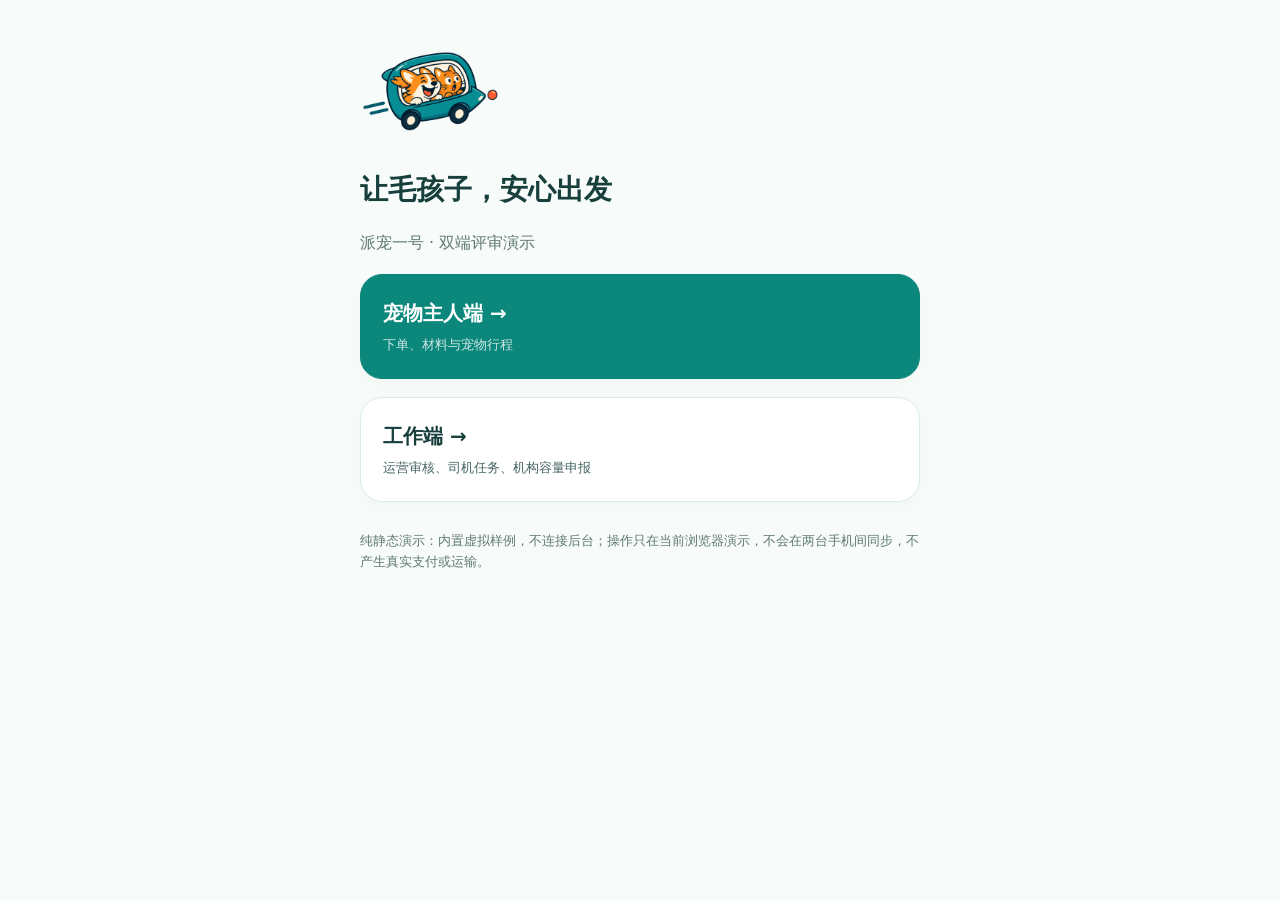
==== index.html @ 790b6ced "Publish reviewed client and workbench static demo" ====
<!doctype html>
<html lang="zh-CN"><head><meta charset="UTF-8"><meta name="viewport" content="width=device-width,initial-scale=1,viewport-fit=cover"><meta name="theme-color" content="#F7FBF9"><title>派宠一号 · 双端评审</title><style>*{box-sizing:border-box}body{margin:0;padding:40px 22px;background:#f7fbf9;color:#173f3c;font:16px/1.65 system-ui,-apple-system,sans-serif}main{max-width:560px;margin:auto}img{width:140px;height:105px;object-fit:contain}h1{margin:14px 0 8px;font-size:28px}p{color:#607973}a{display:block;margin-top:18px;padding:22px;background:#fff;border:1px solid #d9ebe4;border-radius:22px;color:inherit;text-decoration:none;box-shadow:0 6px 18px #154d3c06}a:first-of-type{background:#0b877b;color:white;border-color:#0b877b}strong{display:block;font-size:20px}small{display:block;margin-top:4px;opacity:.8}.notice{font-size:13px;margin-top:28px}</style></head><body><main><img src="./client/assets/brand/paichong-logo.png" alt="派宠一号猫狗专车"><h1>让毛孩子，安心出发</h1><p>派宠一号 · 双端评审演示</p><a href="./client/index.html"><strong>宠物主人端 →</strong><small>下单、材料与宠物行程</small></a><a href="./workbench/index.html"><strong>工作端 →</strong><small>运营审核、司机任务、机构容量申报</small></a><p class="notice">纯静态演示：内置虚拟样例，不连接后台；操作只在当前浏览器演示，不会在两台手机间同步，不产生真实支付或运输。</p></main></body></html>
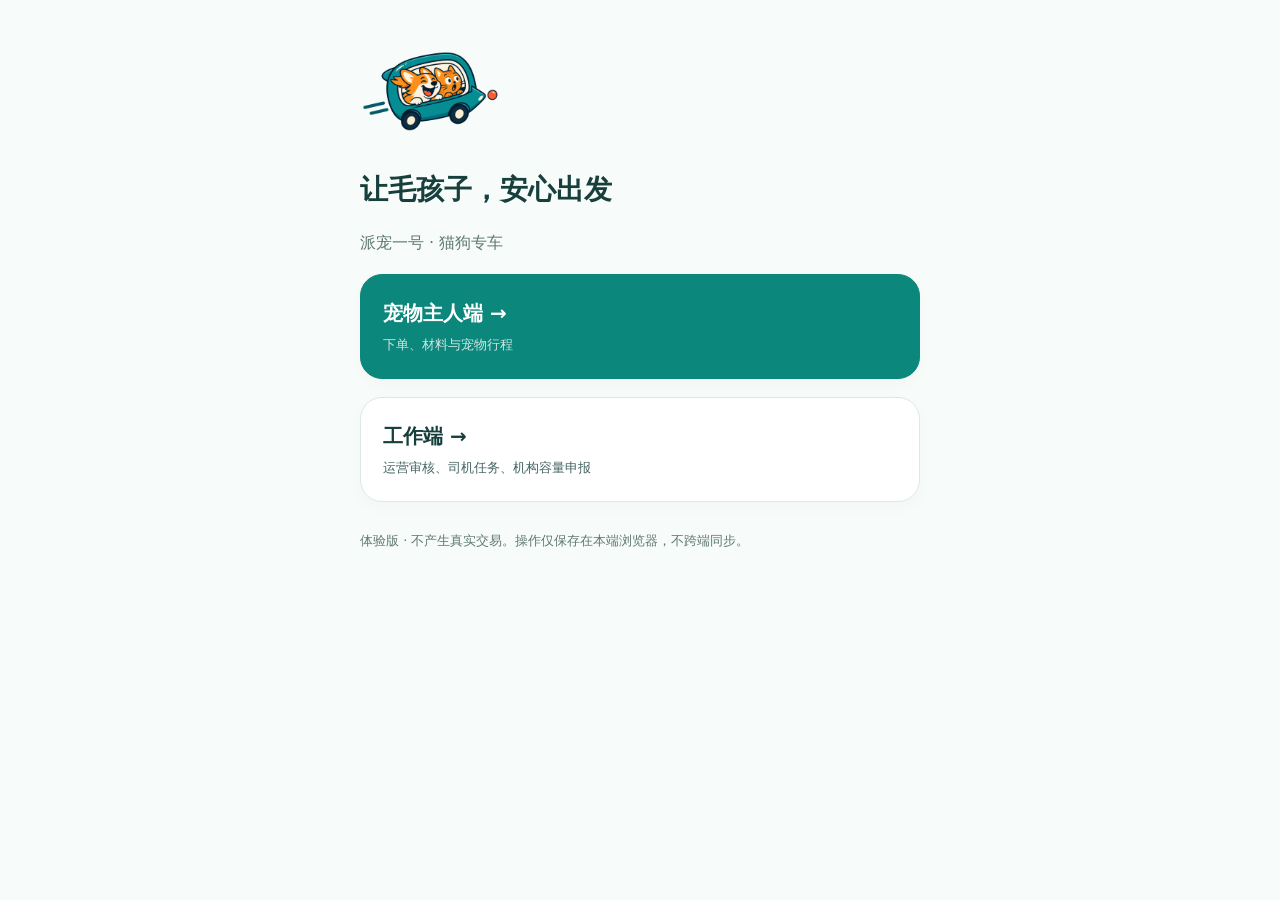
==== commit 068ba5b0: "Polish product copy and fix cabin monitor layout" ====
--- a/index.html
+++ b/index.html
@@ -1,2 +1,2 @@
 <!doctype html>
-<html lang="zh-CN"><head><meta charset="UTF-8"><meta name="viewport" content="width=device-width,initial-scale=1,viewport-fit=cover"><meta name="theme-color" content="#F7FBF9"><title>派宠一号 · 双端评审</title><style>*{box-sizing:border-box}body{margin:0;padding:40px 22px;background:#f7fbf9;color:#173f3c;font:16px/1.65 system-ui,-apple-system,sans-serif}main{max-width:560px;margin:auto}img{width:140px;height:105px;object-fit:contain}h1{margin:14px 0 8px;font-size:28px}p{color:#607973}a{display:block;margin-top:18px;padding:22px;background:#fff;border:1px solid #d9ebe4;border-radius:22px;color:inherit;text-decoration:none;box-shadow:0 6px 18px #154d3c06}a:first-of-type{background:#0b877b;color:white;border-color:#0b877b}strong{display:block;font-size:20px}small{display:block;margin-top:4px;opacity:.8}.notice{font-size:13px;margin-top:28px}</style></head><body><main><img src="./client/assets/brand/paichong-logo.png" alt="派宠一号猫狗专车"><h1>让毛孩子，安心出发</h1><p>派宠一号 · 双端评审演示</p><a href="./client/index.html"><strong>宠物主人端 →</strong><small>下单、材料与宠物行程</small></a><a href="./workbench/index.html"><strong>工作端 →</strong><small>运营审核、司机任务、机构容量申报</small></a><p class="notice">纯静态演示：内置虚拟样例，不连接后台；操作只在当前浏览器演示，不会在两台手机间同步，不产生真实支付或运输。</p></main></body></html>
+<html lang="zh-CN"><head><meta charset="UTF-8"><meta name="viewport" content="width=device-width,initial-scale=1,viewport-fit=cover"><meta name="theme-color" content="#F7FBF9"><title>派宠一号 · 猫狗专车</title><style>*{box-sizing:border-box}body{margin:0;padding:40px 22px;background:#f7fbf9;color:#173f3c;font:16px/1.65 system-ui,-apple-system,sans-serif}main{max-width:560px;margin:auto}img{width:140px;height:105px;object-fit:contain}h1{margin:14px 0 8px;font-size:28px}p{color:#607973}a{display:block;margin-top:18px;padding:22px;background:#fff;border:1px solid #d9ebe4;border-radius:22px;color:inherit;text-decoration:none;box-shadow:0 6px 18px #154d3c06}a:first-of-type{background:#0b877b;color:white;border-color:#0b877b}strong{display:block;font-size:20px}small{display:block;margin-top:4px;opacity:.8}.notice{font-size:13px;margin-top:28px}</style></head><body><main><img src="./client/assets/brand/paichong-logo.png" alt="派宠一号猫狗专车"><h1>让毛孩子，安心出发</h1><p>派宠一号 · 猫狗专车</p><a href="./client/index.html"><strong>宠物主人端 →</strong><small>下单、材料与宠物行程</small></a><a href="./workbench/index.html"><strong>工作端 →</strong><small>运营审核、司机任务、机构容量申报</small></a><p class="notice">体验版 · 不产生真实交易。操作仅保存在本端浏览器，不跨端同步。</p></main></body></html>
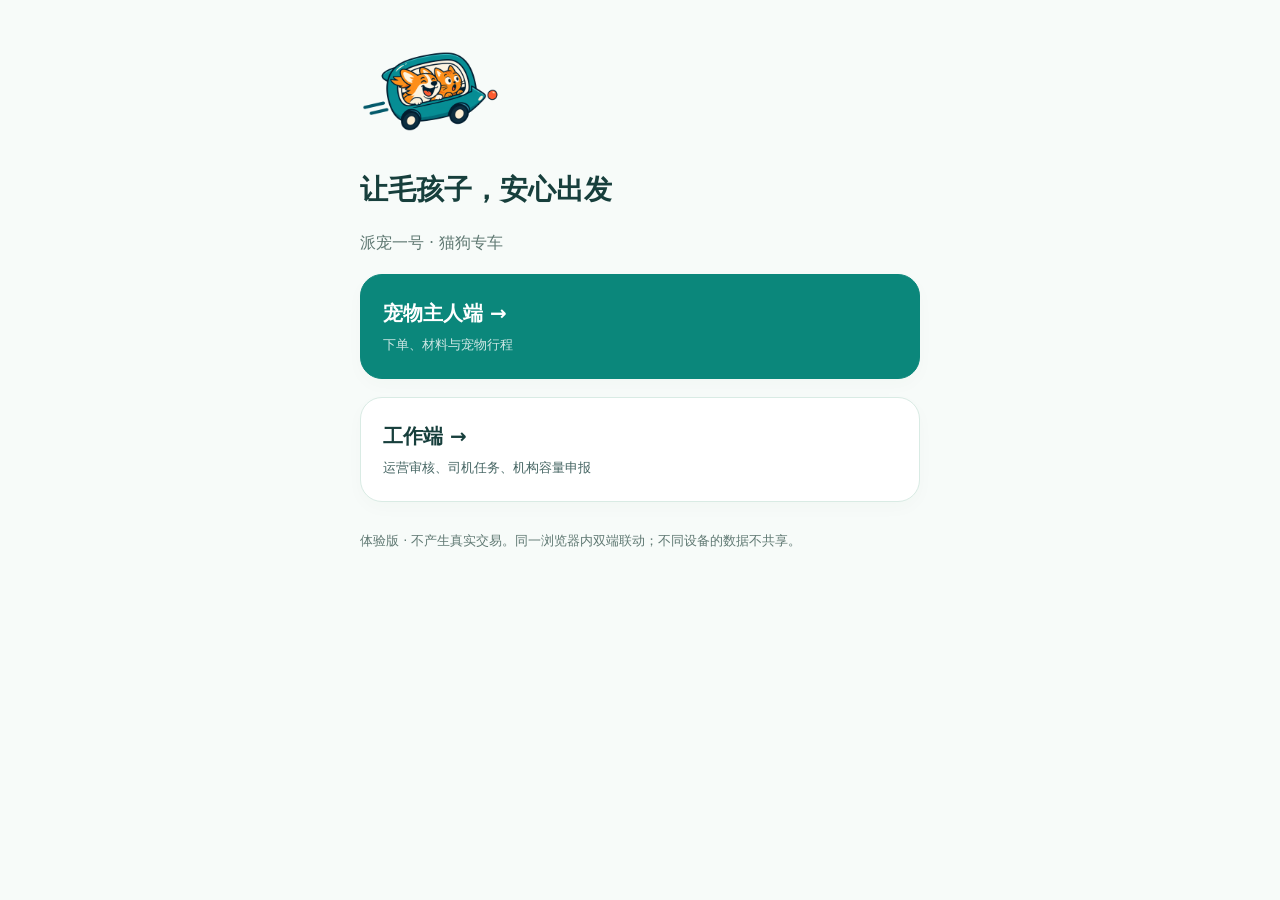
==== commit 52b18dfa: "Connect shared offline order flows across user operations partner and driver" ====
--- a/index.html
+++ b/index.html
@@ -1,2 +1,2 @@
 <!doctype html>
-<html lang="zh-CN"><head><meta charset="UTF-8"><meta name="viewport" content="width=device-width,initial-scale=1,viewport-fit=cover"><meta name="theme-color" content="#F7FBF9"><title>派宠一号 · 猫狗专车</title><style>*{box-sizing:border-box}body{margin:0;padding:40px 22px;background:#f7fbf9;color:#173f3c;font:16px/1.65 system-ui,-apple-system,sans-serif}main{max-width:560px;margin:auto}img{width:140px;height:105px;object-fit:contain}h1{margin:14px 0 8px;font-size:28px}p{color:#607973}a{display:block;margin-top:18px;padding:22px;background:#fff;border:1px solid #d9ebe4;border-radius:22px;color:inherit;text-decoration:none;box-shadow:0 6px 18px #154d3c06}a:first-of-type{background:#0b877b;color:white;border-color:#0b877b}strong{display:block;font-size:20px}small{display:block;margin-top:4px;opacity:.8}.notice{font-size:13px;margin-top:28px}</style></head><body><main><img src="./client/assets/brand/paichong-logo.png" alt="派宠一号猫狗专车"><h1>让毛孩子，安心出发</h1><p>派宠一号 · 猫狗专车</p><a href="./client/index.html"><strong>宠物主人端 →</strong><small>下单、材料与宠物行程</small></a><a href="./workbench/index.html"><strong>工作端 →</strong><small>运营审核、司机任务、机构容量申报</small></a><p class="notice">体验版 · 不产生真实交易。操作仅保存在本端浏览器，不跨端同步。</p></main></body></html>
+<html lang="zh-CN"><head><meta charset="UTF-8"><meta name="viewport" content="width=device-width,initial-scale=1,viewport-fit=cover"><meta name="theme-color" content="#F7FBF9"><title>派宠一号 · 猫狗专车</title><style>*{box-sizing:border-box}body{margin:0;padding:40px 22px;background:#f7fbf9;color:#173f3c;font:16px/1.65 system-ui,-apple-system,sans-serif}main{max-width:560px;margin:auto}img{width:140px;height:105px;object-fit:contain}h1{margin:14px 0 8px;font-size:28px}p{color:#607973}a{display:block;margin-top:18px;padding:22px;background:#fff;border:1px solid #d9ebe4;border-radius:22px;color:inherit;text-decoration:none;box-shadow:0 6px 18px #154d3c06}a:first-of-type{background:#0b877b;color:white;border-color:#0b877b}strong{display:block;font-size:20px}small{display:block;margin-top:4px;opacity:.8}.notice{font-size:13px;margin-top:28px}</style></head><body><main><img src="./client/assets/brand/paichong-logo.png" alt="派宠一号猫狗专车"><h1>让毛孩子，安心出发</h1><p>派宠一号 · 猫狗专车</p><a href="./client/index.html"><strong>宠物主人端 →</strong><small>下单、材料与宠物行程</small></a><a href="./workbench/index.html"><strong>工作端 →</strong><small>运营审核、司机任务、机构容量申报</small></a><p class="notice">体验版 · 不产生真实交易。同一浏览器内双端联动；不同设备的数据不共享。</p></main></body></html>
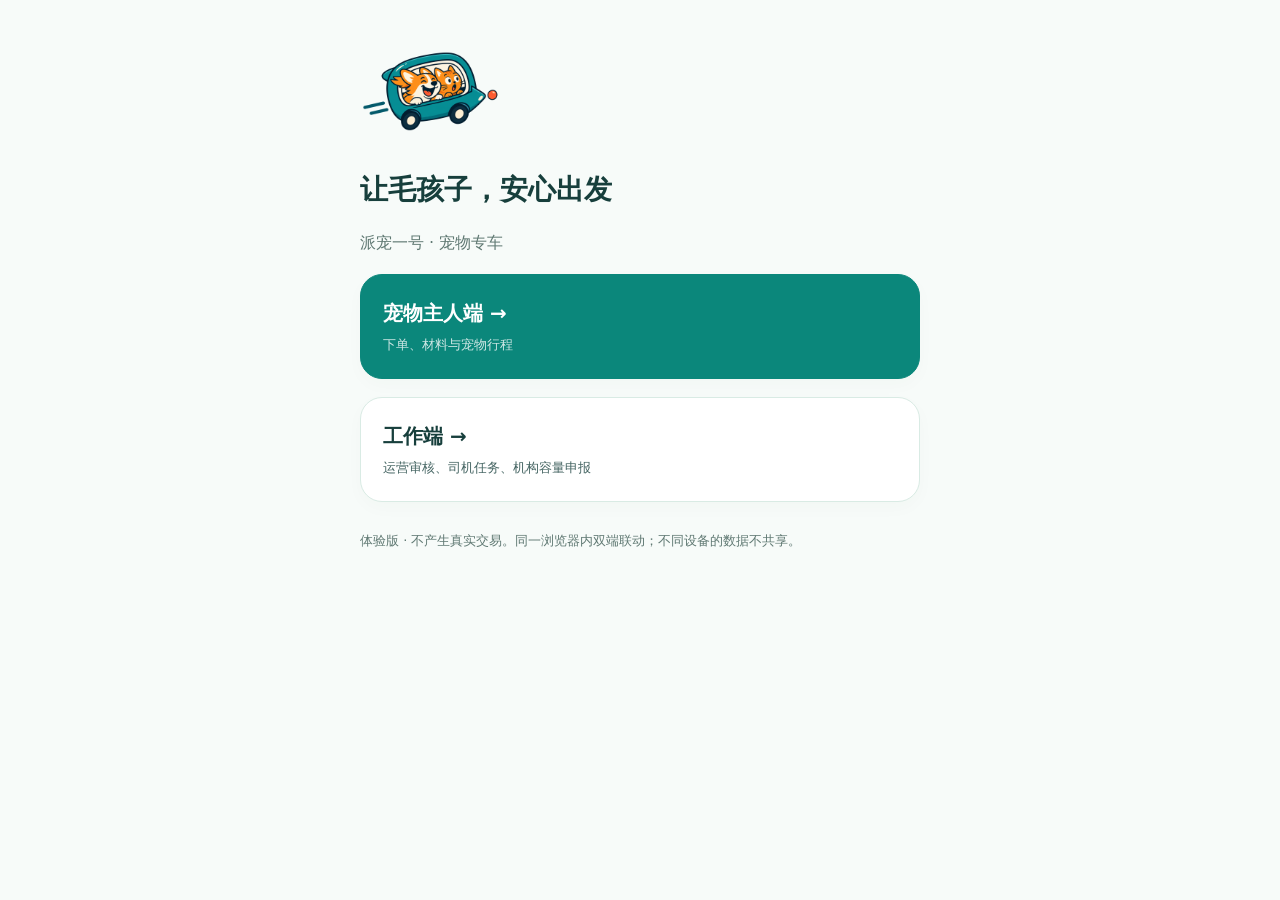
==== commit 386b011e: "Add mock map selection, station contacts and customer follow-up demo" ====
--- a/index.html
+++ b/index.html
@@ -1,2 +1,2 @@
 <!doctype html>
-<html lang="zh-CN"><head><meta charset="UTF-8"><meta name="viewport" content="width=device-width,initial-scale=1,viewport-fit=cover"><meta name="theme-color" content="#F7FBF9"><title>派宠一号 · 猫狗专车</title><style>*{box-sizing:border-box}body{margin:0;padding:40px 22px;background:#f7fbf9;color:#173f3c;font:16px/1.65 system-ui,-apple-system,sans-serif}main{max-width:560px;margin:auto}img{width:140px;height:105px;object-fit:contain}h1{margin:14px 0 8px;font-size:28px}p{color:#607973}a{display:block;margin-top:18px;padding:22px;background:#fff;border:1px solid #d9ebe4;border-radius:22px;color:inherit;text-decoration:none;box-shadow:0 6px 18px #154d3c06}a:first-of-type{background:#0b877b;color:white;border-color:#0b877b}strong{display:block;font-size:20px}small{display:block;margin-top:4px;opacity:.8}.notice{font-size:13px;margin-top:28px}</style></head><body><main><img src="./client/assets/brand/paichong-logo.png" alt="派宠一号猫狗专车"><h1>让毛孩子，安心出发</h1><p>派宠一号 · 猫狗专车</p><a href="./client/index.html"><strong>宠物主人端 →</strong><small>下单、材料与宠物行程</small></a><a href="./workbench/index.html"><strong>工作端 →</strong><small>运营审核、司机任务、机构容量申报</small></a><p class="notice">体验版 · 不产生真实交易。同一浏览器内双端联动；不同设备的数据不共享。</p></main></body></html>
+<html lang="zh-CN"><head><meta charset="UTF-8"><meta name="viewport" content="width=device-width,initial-scale=1,viewport-fit=cover"><meta name="theme-color" content="#F7FBF9"><title>派宠一号 · 宠物专车</title><style>*{box-sizing:border-box}body{margin:0;padding:40px 22px;background:#f7fbf9;color:#173f3c;font:16px/1.65 system-ui,-apple-system,sans-serif}main{max-width:560px;margin:auto}img{width:140px;height:105px;object-fit:contain}h1{margin:14px 0 8px;font-size:28px}p{color:#607973}a{display:block;margin-top:18px;padding:22px;background:#fff;border:1px solid #d9ebe4;border-radius:22px;color:inherit;text-decoration:none;box-shadow:0 6px 18px #154d3c06}a:first-of-type{background:#0b877b;color:white;border-color:#0b877b}strong{display:block;font-size:20px}small{display:block;margin-top:4px;opacity:.8}.notice{font-size:13px;margin-top:28px}</style></head><body><main><img src="./client/assets/brand/paichong-logo.png" alt="派宠一号宠物专车"><h1>让毛孩子，安心出发</h1><p>派宠一号 · 宠物专车</p><a href="./client/index.html"><strong>宠物主人端 →</strong><small>下单、材料与宠物行程</small></a><a href="./workbench/index.html"><strong>工作端 →</strong><small>运营审核、司机任务、机构容量申报</small></a><p class="notice">体验版 · 不产生真实交易。同一浏览器内双端联动；不同设备的数据不共享。</p></main></body></html>
